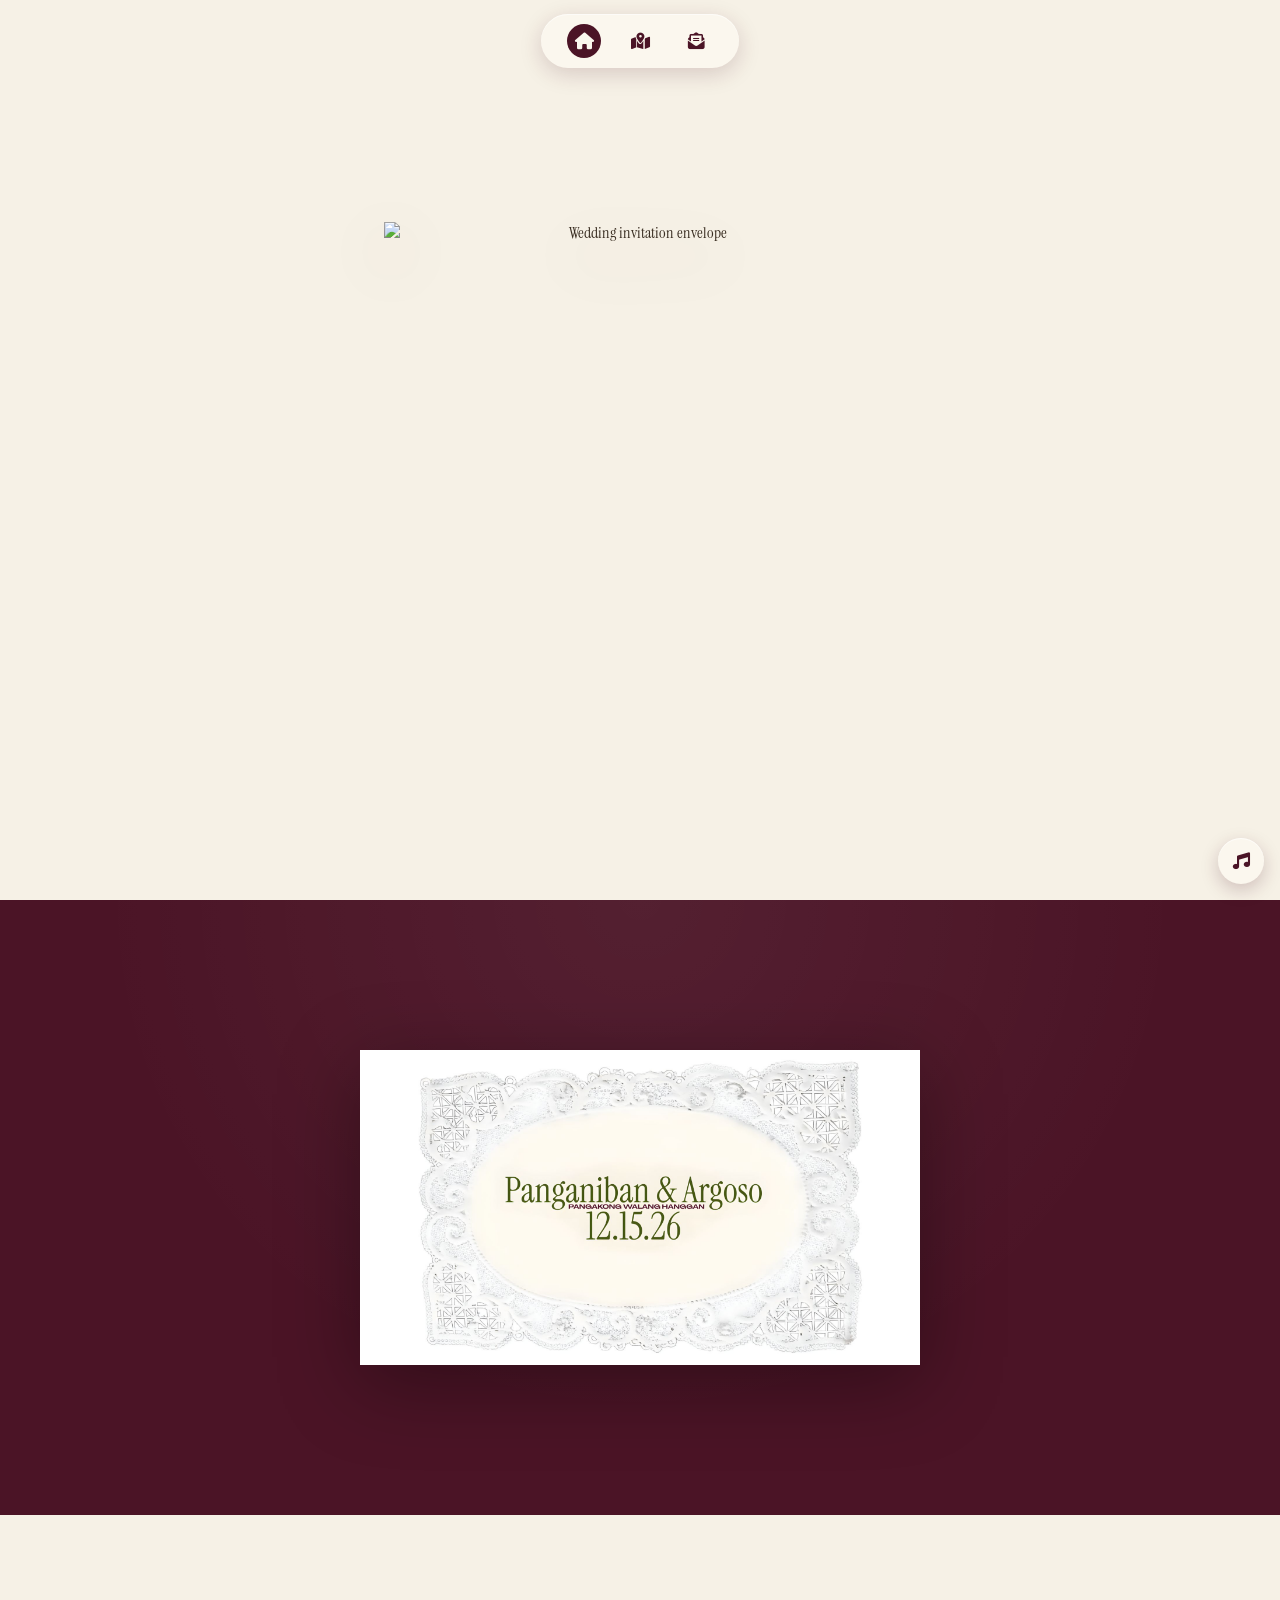
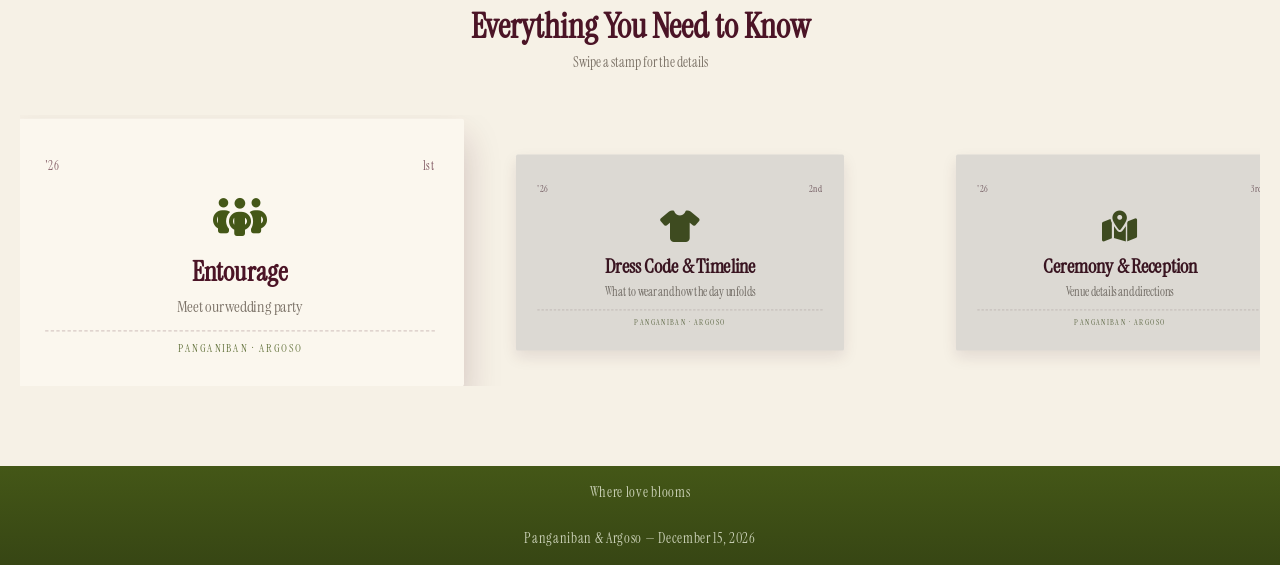
==== index.html @ d11d8335 "Refactor code structure for improved readability and maintainability" ====
<!DOCTYPE html>
<html lang="en">
<head>
    <meta charset="UTF-8">
    <meta name="viewport" content="width=device-width, initial-scale=1.0, viewport-fit=cover">
    <title>Panganiban &amp; Argoso — 12.15.26</title>
    <link rel="icon" href="./assets/icon header.png"/>
    <link rel="preconnect" href="https://fonts.googleapis.com">
    <link rel="preconnect" href="https://fonts.gstatic.com" crossorigin>
    <link href="https://fonts.googleapis.com/css2?family=Instrument+Serif:ital@0;1&display=swap" rel="stylesheet">
    <link rel="stylesheet" href="https://cdnjs.cloudflare.com/ajax/libs/font-awesome/6.5.2/css/all.min.css">
    <link rel="stylesheet" href="style.css">
</head>
<body>
            <!-- background music: loops and attempts to autoplay; falls back to starting
                 on the visitor's first tap/click if the browser blocks silent autoplay -->
            <audio id="bgMusic" loop preload="auto">
            <source src="./assets/Project_ Romeo - Pramiss - (320 Kbps).mp3" type="audio/mpeg">
            Your browser does not support the audio element.
            </audio>

            <button type="button" id="musicToggle" class="music-toggle" aria-label="Toggle background music">
                <i class="fa-solid fa-music"></i>
            </button>

    <!-- top-center fixed nav (always visible) -->
    <nav class="pill-nav nav-top" id="topNav" aria-label="Primary">
        <button type="button" data-nav="home" class="active" aria-label="Home"><i class="fa-solid fa-house"></i></button>
        <button type="button" data-nav="map" aria-label="Open map"><i class="fa-solid fa-map-location-dot"></i></button>
        <button type="button" data-nav="rsvp" aria-label="Open RSVP"><i class="fa-solid fa-envelope-open-text"></i></button>
    </nav>

    <!-- hero area -->
    <section id="home" class="hero">
        <div class="envelope-wrap">
            <img src="./assets/hero area-envelope.png" alt="Wedding invitation envelope" width="1000" height="1000">
        </div>
    </section>

    <!-- second area -->
    <section class="panel-maroon" aria-label="Couple names and date">
        <div class="lace-frame">
            <img class="lace-frame-img" src="./assets/second-area-name.jpg" alt="" aria-hidden="true" width="1000" height="800">
            <!--<div class="lace-content">
                <p class="names">Panganiban &amp; Argoso</p>
                <p class="subtitle">Panganiban &amp; Argoso Nuptials</p>
                <p class="date-line">12 . 15 . 26</p>
            </div>-->
        </div>
    </section>

    <!-- third (title for stamps)-->
    <section class="stamps-section" aria-label="Wedding details">
        <div class="stamps-heading">
            <h2>Everything You Need to Know</h2>
            <p>Swipe a stamp for the details</p>
        </div>

        <div class="carousel-viewport" id="carouselViewport">
            <div class="stamp-track" id="stampTrack" role="list">
                <article class="stamp-card is-active" role="listitem" tabindex="0" data-open="entourage">
                    <div class="stamp-top"><span>'26</span><span>1st</span></div>
                    <i class="fa-solid fa-people-group stamp-icon"></i>
                    <h3 class="stamp-title">Entourage</h3>
                    <p class="stamp-desc">Meet our wedding party</p>
                    <div class="stamp-bottom">Panganiban · Argoso</div>
                </article>

                <article class="stamp-card" role="listitem" tabindex="0" data-open="dress">
                    <div class="stamp-top"><span>'26</span><span>2nd</span></div>
                    <i class="fa-solid fa-shirt stamp-icon"></i>
                    <h3 class="stamp-title">Dress Code &amp; Timeline</h3>
                    <p class="stamp-desc">What to wear and how the day unfolds</p>
                    <div class="stamp-bottom">Panganiban · Argoso</div>
                </article>

                <article class="stamp-card" role="listitem" tabindex="0" data-open="map">
                    <div class="stamp-top"><span>'26</span><span>3rd</span></div>
                    <i class="fa-solid fa-map-location-dot stamp-icon"></i>
                    <h3 class="stamp-title">Ceremony &amp; Reception</h3>
                    <p class="stamp-desc">Venue details and directions</p>
                    <div class="stamp-bottom">Panganiban · Argoso</div>
                </article>

                <article class="stamp-card" role="listitem" tabindex="0" data-open="rsvp">
                    <div class="stamp-top"><span>'26</span><span>4th</span></div>
                    <i class="fa-solid fa-envelope-open-text stamp-icon"></i>
                    <h3 class="stamp-title">RSVP</h3>
                    <p class="stamp-desc">Let us know you're coming</p>
                    <div class="stamp-bottom">Panganiban · Argoso</div>
                </article>

            </div>
        </div>

        <div class="carousel-dots" id="carouselDots" role="tablist" aria-label="Select a card"></div>
    </section>

    <!-- footer -->
    <footer class="footer-bar">
        <span>Where love blooms</span><br>
        <span>Panganiban &amp; Argoso — December 15, 2026</span>
    </footer>

    <!-- modal for entourage -->
    <div class="modal-overlay" id="modal-entourage" aria-hidden="true">
        <div class="modal-card" role="dialog" aria-modal="true" aria-labelledby="entourageTitle">
            <div class="modal-head">
                <h3 id="entourageTitle">Wedding Entourage</h3>
                <button class="modal-close" data-close aria-label="Close"><i class="fa-solid fa-xmark"></i></button>
            </div>

            <div class="entourage-group">
                <h4>Parents of the Groom</h4>
                <p class="entourage-name">Josephine Panganiban</p>
                <p class="entourage-name">Joselito Panganiban</p>
            </div>

            <div class="entourage-group">
                <h4>Parents of the Bride</h4>
                <p class="entourage-name">Sharin Pacleb</p>
                <p class="entourage-name">Conrado Pacleb</p>
            </div>

            <div class="entourage-group">
                <h4>Principal Sponsors</h4>
                <div class="entourage-row"><span>Paul Panganiban</span><span>Cristina Panganiban</span></div>
                <div class="entourage-row"><span>Ivan Rosal</span><span>Karina Mendoza-Rosal</span></div>
                <div class="entourage-row"><span>Reynaldo Argoso</span><span>Ofelia Argoso</span></div>
            </div>

            <div class="entourage-group">
                <h4>Best Man &amp; Maid of Honor</h4>
                <div class="entourage-row"><span>John Michael Pampellona</span><span>Shannen Kyle Pacleb</span></div>
            </div>

            <div class="entourage-group">
                <h4>Secondary Sponsors</h4>
                <p class="entourage-sub">Veil</p>
                <div class="entourage-row"><span>Jonna Vercaza</span><span>Felipe Panganiban Jr .</span></div>
                <p class="entourage-sub">Candle</p>
                <div class="entourage-row"><span>Collyn Kae Panganiban</span><span>Abemel Obordo</span></div>
                <p class="entourage-sub">Cord</p>
                <div class="entourage-row"><span>Jovilyn Carman</span><span>Shane Christian Pacleb</span></div>
            </div>

            <div class="entourage-group">
                <h4>Coin &amp; Ring Bearer</h4>
                <p class="entourage-name">Sean Dave Pacleb</p>
                <h4>Bible Bearer</h4>
                <p class="entourage-name">Shawn Maverick Pacleb</p>
                <h4>Flower Girl</h4>
                <p class="entourage-name">Shannia Ava Pacleb</p>
            </div>
        </div>
    </div>


    <!-- modal for dress code/timeline -->
    <div class="modal-overlay" id="modal-dress" aria-hidden="true">
        <div class="modal-card" role="dialog" aria-modal="true" aria-labelledby="dressTitle">
            <div class="modal-head">
                <h3 id="dressTitle">Dress Code &amp; Timeline</h3>
                <button class="modal-close" data-close aria-label="Close"><i class="fa-solid fa-xmark"></i></button>
            </div>

            <p class="venue-addr" style="margin-bottom:6px;">We kindly encourage everyone to dress according to our wedding colors.</p>
            <div class="dress-swatches" aria-hidden="true">
                <span class="swatch" style="background:#5a1f30"></span>
                <span class="swatch" style="background:#532337"></span>
                <span class="swatch" style="background:#435525"></span>
                <span class="swatch" style="background:#4f5a32"></span>
                <span class="swatch" style="background:#ac8e85"></span>
            </div>

            <img class="modal-img" src="./assets/dress-code-rules-image.png" alt="Attire guide showing suggested formal wear for ladies and gentlemen">

            <ul class="timeline-list">
                <li><span class="tl-time">1:00 PM</span><span class="tl-label">Guests Arrive</span></li>
                <li><span class="tl-time">1:30 PM</span><span class="tl-label">Ceremony Begins</span></li>
                <li><span class="tl-time">4:00 PM</span><span class="tl-label">Cocktails</span></li>
                <li><span class="tl-time">6:00 PM</span><span class="tl-label">Dinner</span></li>
                <li><span class="tl-time">8:30 PM</span><span class="tl-label">Dancing</span></li>
                <li><span class="tl-time">9:00 PM</span><span class="tl-label">Send Off</span></li>
            </ul>
        </div>
    </div>

    <!-- modal for map -->
    <div class="modal-overlay" id="modal-map" aria-hidden="true">
        <div class="modal-card" role="dialog" aria-modal="true" aria-labelledby="mapTitle">
            <div class="modal-head">
                <h3 id="mapTitle">Getting There</h3>
                <button class="modal-close" data-close aria-label="Close"><i class="fa-solid fa-xmark"></i></button>
            </div>

            <div class="tab-row" role="tablist">
                <button class="tab-btn active" data-pane="ceremony" role="tab" aria-selected="true">Ceremony</button>
                <button class="tab-btn" data-pane="reception" role="tab" aria-selected="false">Reception</button>
            </div>

            <div class="map-pane active" data-pane="ceremony">
                <!-- PLACEHOLDER IMAGE: replace assets/venue-ceremony.png with your own ceremony venue photo (same filename, or update the src below) -->
                <img class="venue-photo" src="./assets/name-hero area.JPG" alt="Photo of the ceremony venue">
                <div class="map-placeholder">
                    <span><iframe src="https://www.google.com/maps/embed?pb=!1m18!1m12!1m3!1d3861.0315067443726!2d121.15774577594091!3d14.597280577156257!2m3!1f0!2f0!3f0!3m2!1i1024!2i768!4f13.1!3m3!1m2!1s0x3397b8b089fa70bb%3A0x3a2922d867e8bd24!2sParish%20of%20the%20Immaculate%20Heart%20of%20Mary%20(Diocese%20of%20Antipolo)!5e0!3m2!1sen!2sph!4v1790072441594!5m2!1sen!2sph" width="600" height="450" style="border:0;" allowfullscreen="" loading="lazy" referrerpolicy="strict-origin-when-cross-origin"></iframe></span>
                </div>
                <p class="venue-name">Parish of the Immaculate Heart of Mary (Diocese of Antipolo)</p>
                <p class="venue-addr">Daang Bakal Rd, Antipolo, 1870 Rizal</p>
                <a class="map-link" href="https://maps.app.goo.gl/XnYdXXuiNPdWwJX39" target="_blank" rel="noopener">
                    <i class="fa-solid fa-diamond-turn-right"></i> Get directions
                </a>
            </div>

            <div class="map-pane" data-pane="reception">
                <!-- PLACEHOLDER IMAGE: replace assets/venue-reception.png with your own reception venue photo (same filename, or update the src below) -->
                <img class="venue-photo" src="./assets/name-hero area.JPG" alt="Photo of the reception venue">
                <div class="map-placeholder">
                    <span><iframe src="https://www.google.com/maps/embed?pb=!1m18!1m12!1m3!1d3861.4702229044174!2d121.1643809!3d14.572261199999994!2m3!1f0!2f0!3f0!3m2!1i1024!2i768!4f13.1!3m3!1m2!1s0x3397c795c61bfc91%3A0x35b4322827633c80!2sTimmy%20in%20the%20Woods!5e0!3m2!1sen!2sph!4v1790072395099!5m2!1sen!2sph" width="600" height="450" style="border:0;" allowfullscreen="" loading="lazy" referrerpolicy="strict-origin-when-cross-origin"></iframe></span>
                </div>
                <p class="venue-name">Timmy in the Woods</p>
                <p class="venue-addr">#3 Mount Everest Avenue, Goldenhills Subdivision, Antipolo, 1870 Rizal</p>
                <a class="map-link" href="https://maps.app.goo.gl/Njo3QoFitmoHEnECA" target="_blank" rel="noopener">
                    <i class="fa-solid fa-diamond-turn-right"></i> Get directions
                </a>
            </div>
        </div>
    </div>

    <div class="modal-overlay" id="modal-rsvp" aria-hidden="true">
        <div class="modal-card" role="dialog" aria-modal="true" aria-labelledby="rsvpTitle">
            <div class="modal-head">
                <h3 id="rsvpTitle">RSVP</h3>
                <button class="modal-close" data-close aria-label="Close"><i class="fa-solid fa-xmark"></i></button>
            </div>

            <p class="reserved-line">We have specifically reserved you a seat — kindly let us know if you'll be joining us.</p>

            <div class="info-highlight">
                <div class="info-highlight-item">
                    <h4><i class="fa-solid fa-gift"></i> Gifts</h4>
                    <p>Your presence is the greatest gift we could ask for. If you wish to bless us with a gift, a monetary contribution to help our love grow and bloom in the years ahead would be deeply appreciated.</p>
                </div>
                <div class="info-highlight-item">
                    <h4><i class="fa-solid fa-calendar-check"></i> RSVP</h4>
                    <p>Kindly confirm your attendance by <b>October 15, 2026</b>. We look forward to celebrating this special day with you.</p>
                </div>
            </div>

            <form class="rsvp-form" id="rsvpForm" method="post">
                <div>
                    <label for="fullName">Full name</label>
                    <input type="text" id="fullName" name="fullName" required autocomplete="name">
                </div>

                <div>
                    <label>Will you be attending?</label>
                    <div class="attend-row" role="radiogroup" aria-label="Will you be attending?">
                        <label class="attend-option attend-yes">
                            <input type="radio" name="attending" value="Joyfully accepts" required>
                            <span class="attend-tick"><i class="fa-solid fa-check"></i></span>
                            <span class="attend-text">Joyfully Accepts</span>
                        </label>
                        <label class="attend-option attend-no">
                            <input type="radio" name="attending" value="Regretfully declines">
                            <span class="attend-tick"><i class="fa-solid fa-xmark"></i></span>
                            <span class="attend-text">Regretfully Declines</span>
                        </label>
                    </div>
                </div>

                <div>
                    <label for="songSuggest">What song will get you on the dance floor?</label>
                    <input type="text" id="songSuggest" name="songSuggest" required>
                </div>

                <div>
                    <label for="notes">Dietary restrictions</label>
                    <textarea id="notes" name="notes" rows="3"></textarea>
                </div>

                <button type="submit" class="rsvp-submit">Send RSVP</button>
                <p class="rsvp-note">Responses are recorded to our guest list spreadsheet. Please kindly reply by October 15, 2026.</p>
                <p class="rsvp-status" id="rsvpStatus"></p>
            </form>
        </div>
    </div>

    <script src="script.js" defer></script>
</body>
</html>
---- style.css ----
:root{
  --olive:#445717;
  --olive-deep:#374614;
  --wine:#4b1426;
  --wine-deep:#37101c;
  --paper:#f6f1e6;
  --paper-line:#e7ddc6;
  --ink:#3a2e22;
  --cream:#fbf7ee;
  --accept:#2e7d32;
  --decline:#b3261e;
  box-sizing:border-box;
  padding-top:env(safe-area-inset-top,0px);
  padding-bottom:env(safe-area-inset-bottom,0px);
}

*, *::before, *::after {
  box-sizing:inherit;
}

html{
  scroll-behavior:smooth; 
  scroll-padding-top:env(safe-area-inset-top,0px);
}

@media (prefers-color-scheme:dark){
  :root:not([data-theme="light"]){
    --paper:#f6f1e6; --ink:#3a2e22;
  }
}
  
:root[data-theme="dark"]{ 
  --paper:#f6f1e6; 
  --ink:#3a2e22; 
}

html, body{
  height:100%;
}

body{
  margin:0;
  font-family:'Instrument Serif', serif;
  color:var(--ink);
  background-color:var(--paper);
  background-image:url("./assets/embossed-background.png");
  background-repeat: no-repeat;
  background-size: cover;
  background-attachment:fixed;
  -webkit-font-smoothing:antialiased;
  overflow-x:hidden;
}

img{
max-width:100%; 
display:block;
}

button{
  font-family:inherit;
}

.eyebrow-label{ 
  font-family: 'Instrument Serif',serif; 
  font-size:.68rem; 
  letter-spacing:.14em; 
  color:var(--wine); 
  opacity:.75; 
}

/* ---------- pill nav ---------- */
.pill-nav{
  display:flex; align-items:center; gap:clamp(10px,4vw,22px);
  background:var(--cream);
  border-radius:999px;
  padding:10px clamp(16px,5vw,26px);
  box-shadow:0 6px 22px rgba(75,20,38,.18), 0 1px 0 rgba(255,255,255,.6) inset;
  width:fit-content;
}

.pill-nav button{
  background:none; border:none; cursor:pointer;
  width:34px; height:34px; border-radius:50%;
  display:flex; align-items:center; justify-content:center;
  color:var(--wine); font-size:1.05rem;
  transition:background .2s ease, color .2s ease, transform .2s ease;
}

.pill-nav button:hover{
    background:rgba(75,20,38,.08); 
    transform:translateY(-1px); 
}

.pill-nav button:focus-visible{ 
    outline:2px solid var(--olive); 
    outline-offset:2px; 
}

.pill-nav button.active{ 
    background:var(--wine); 
    color:var(--cream); 
}

/* ---------- background music toggle ---------- */
.music-toggle{
  position:fixed;
  right:calc(16px + env(safe-area-inset-right,0px));
  bottom:calc(16px + env(safe-area-inset-bottom,0px));
  z-index:80;
  width:46px; height:46px;
  border-radius:50%;
  border:none;
  cursor:pointer;
  background:var(--cream);
  color:var(--wine);
  font-size:1.05rem;
  display:flex; align-items:center; justify-content:center;
  box-shadow:0 6px 18px rgba(75,20,38,.22), 0 1px 0 rgba(255,255,255,.6) inset;
  transition:background .2s ease, color .2s ease, transform .2s ease;
}
.music-toggle:hover{ transform:translateY(-1px); }
.music-toggle:focus-visible{ outline:2px solid var(--olive); outline-offset:2px; }
.music-toggle.playing{
  background:var(--wine);
  color:var(--cream);
}
.music-toggle.playing i{
  animation:music-pulse 1.6s ease-in-out infinite;
}
@keyframes music-pulse{
  0%, 100%{ transform:scale(1); }
  50%{ transform:scale(1.15); }
}
@media (prefers-reduced-motion:reduce){
  .music-toggle.playing i{ animation:none; }
}

/* ---------- top-center fixed nav, always visible ---------- */
.nav-top{
  position:fixed;
  top:calc(14px + env(safe-area-inset-top,0px));
  left:50%;
  transform:translateX(-50%);
  z-index:80;
}

/* ---------- Section 1: hero ---------- */
.hero{
  min-height:100svh;
  display:flex; flex-direction:column; align-items:center; justify-content:center;
  gap:clamp(24px,6vw,44px);
  padding:calc(96px + env(safe-area-inset-top,0px)) 20px 40px;
  text-align:center;
  position:relative;
}

.hero-mark{
  font-size:.72rem; 
  letter-spacing:.32em; 
  color:var(--wine); 
  opacity:.6; 
  text-transform:uppercase; 
  font-family:'Instrument Serif',serif;
}

.envelope-wrap{
  width:min(90vw, 480px);
  filter:drop-shadow(0 22px 30px rgba(75,20,38,.22));
}
@media (min-width:640px){
  .envelope-wrap{ width:min(65vw, 620px); }
}
@media (min-width:1024px){
  .envelope-wrap{ width:min(40vw, 760px); }
}

.envelope-wrap img{ 
  width:100%; 
  height:auto;
  image-rendering:auto;
}

.hero-caption{ 
  font-size:1rem;
  font-style:italic; 
  color:var(--ink); 
  opacity:.7; 
  max-width:320px; 
  margin:0 auto; 
}

/* ---------- Section 2: maroon lace panel ---------- */
.panel-maroon{
  background:
    radial-gradient(ellipse at 50% 0%, rgba(255,255,255,.05), transparent 60%),
    var(--wine);
  padding:clamp(56px,10vw,96px) 20px;
  display:flex; align-items:center; justify-content:center;
}

.lace-frame{
  position:relative;
  width:min(92vw, 560px);
  aspect-ratio:900/680;
  display:flex; align-items:center; justify-content:center;
  padding:clamp(20px,5vw,40px);
  filter:drop-shadow(0 18px 40px rgba(0,0,0,.35));
}

.lace-frame-img{
  position:absolute; inset:0;
  width:100%; height:100%;
  object-fit:contain;
  z-index:1;
}

.lace-content{ 
  position:relative; 
  z-index:2; 
}

.names{
  font-size:clamp(1.7rem, 5.4vw, 2.7rem);
  line-height:1.05; 
  color:var(--wine); 
  margin:0 0 8px;
}

.subtitle{
  font-family:'Instrument Serif',serif; 
  font-size:.62rem; 
  letter-spacing:.2em;
  text-transform:uppercase; 
  color:var(--wine); 
  opacity:.65; 
  margin:0 0 10px;
}
  
.date-line{ 
  font-size:clamp(1.1rem,3.2vw,1.5rem); 
  color:var(--ink); 
  opacity:.85; 
  margin:0;
}

/* ---------- Section 3: stamp carousel ---------- */
.stamps-section{ 
  padding:
    clamp(56px,9vw,90px) 16px 
    clamp(40px,8vw,64px); 
  position:relative;
}

.stamps-heading{ 
  text-align:center; 
  margin:0 0 clamp(28px,6vw,44px); 
}

.stamps-heading h2{ 
  font-size:clamp(1.5rem,4vw,2.1rem); 
  color:var(--wine); 
  margin:0 0 6px; 
}

.stamps-heading p{ 
  font-family:'Instrument Serif',serif; 
  font-size:.85rem; 
  color:var(--ink); 
  opacity:.65; 
  margin:0;
}

.carousel-viewport{
  max-width:1240px;
  margin:0 auto;
  overflow:hidden;
  touch-action:pan-y;
  padding:18px 0 14px;
  cursor:grab;
}
.carousel-viewport.dragging{ cursor:grabbing; }

.stamp-track{
  display:flex;
  align-items:center;
  will-change:transform;
  transition:transform .45s cubic-bezier(.22,.9,.3,1);
}
.carousel-viewport.dragging .stamp-track{ transition:none; }

.stamp-card{
  flex:0 0 auto;
  width:min(64vw, 250px);
  margin:0 12px;
  background:var(--cream);
  border:none;
  border-radius:2px;
  padding:26px 18px 22px;
  cursor:pointer;
  transform:scale(.82);
  filter:brightness(.88) saturate(.75);
  transition:transform .4s cubic-bezier(.22,.9,.3,1), filter .4s ease, box-shadow .4s ease;
  box-shadow:0 8px 18px rgba(75,20,38,.1);
  text-align:center;
  user-select:none;
  -webkit-user-drag:none;
  /* Perforated stamp-edge is applied per-card as an inline mask-image by script.js,
     sized to the card's real rendered pixels so the notches never stretch. */
  -webkit-mask-repeat:no-repeat;
  mask-repeat:no-repeat;
  -webkit-mask-size:100% 100%;
  mask-size:100% 100%;
}

@media (min-width:640px){
  .stamp-card{ width:min(40vw, 320px); margin:0 16px; padding:30px 22px 24px; }
}
@media (min-width:900px){
  .stamp-card{ width:min(28vw, 360px); margin:0 18px; padding:32px 24px 26px; }
}
@media (min-width:1280px){
  .stamp-card{ width:400px; margin:0 20px; padding:36px 26px 28px; }
}

.stamp-card.is-active{
  transform:scale(1.12);
  filter:none;
  box-shadow:0 18px 32px rgba(75,20,38,.22);
  position:relative;
  z-index:3;
}

.stamp-card:focus-visible{ outline:2px solid var(--olive); outline-offset:2px; }

.stamp-top{ 
  display:flex; 
  justify-content:space-between; 
  font-size:.65rem; 
  letter-spacing:.08em; 
  color:var(--wine); 
  opacity:.7; 
  margin-bottom:10px;
}

.stamp-icon{ 
  font-size:clamp(2.1rem, 1.6rem + 1vw, 2.8rem); 
  color:var(--olive); 
  margin:10px 0 14px; 
}

.stamp-title{ 
  font-size:clamp(1.25rem, 1.05rem + .6vw, 1.6rem); 
  color:var(--wine); 
  margin:0 0 6px; 
}

.stamp-desc{ 
  font-family:'Instrument Serif',serif; 
  font-size:clamp(.72rem, .65rem + .3vw, .9rem); 
  color:var(--ink); 
  opacity:.65; 
  margin:0 0 10px; 
  line-height:1.4;
}

.stamp-bottom{ 
  font-size:.62rem; 
  letter-spacing:.16em; 
  text-transform:uppercase; 
  color:var(--olive); 
  opacity:.8; 
  border-top:1px dashed rgba(75,20,38,.25); 
  padding-top:8px; 
}

.carousel-dots{
  display:flex;
  justify-content:center;
  align-items:center;
  gap:9px;
  margin-top:16px;
}
.dot{
  width:9px; height:9px; border-radius:50%;
  background:rgba(75,20,38,.25);
  border:none; cursor:pointer; padding:0;
  transition:background .25s ease, width .25s ease;
}
.dot.active{
  background:var(--wine);
  width:24px;
  border-radius:6px;
}
.dot:focus-visible{ outline:2px solid var(--olive); outline-offset:2px; }

/* ---------- footer ---------- */
.footer-bar{
  background:linear-gradient(180deg, var(--olive), var(--olive-deep));
  min-height:90px;
  display:flex; flex-direction:column; align-items:center; justify-content:center; gap:4px;
  padding:18px 16px calc(18px + env(safe-area-inset-bottom,0px));
}

.footer-bar span{ 
  color:#eef2df; 
  font-size:.85rem; 
  opacity:.8; 
  font-family:'Instrument Serif',serif; 
  letter-spacing:.05em; 
}

/* ---------- modals ---------- */
.modal-overlay{
  position:fixed; inset:0; z-index:100;
  background:rgba(55,16,28,.55);
  display:flex; align-items:flex-end; justify-content:center;
  opacity:0; pointer-events:none;
  transition:opacity .3s ease;
}

.modal-overlay.open{ 
  opacity:1; 
  pointer-events:auto; 
}

.modal-card{
  width:100%; max-width:560px;
  max-height:88svh; overflow-y:auto;
  background:var(--cream);
  border-radius:22px 22px 0 0;
  padding:26px 22px calc(26px + env(safe-area-inset-bottom,0px));
  transform:translateY(30px);
  transition:transform .3s ease;
  box-shadow:0 -10px 40px rgba(0,0,0,.3);
}

.modal-overlay.open .modal-card{ 
  transform:translateY(0); 
}

@media (min-width:720px){
  .modal-overlay{ 
    align-items:center; 
  }

  .modal-card{ 
    border-radius:20px; 
  }
}

.modal-head{
  display:flex; 
  align-items:center; 
  justify-content:space-between; 
  margin-bottom:16px; 
}

.modal-head h3{ 
  color:var(--wine); 
  font-size:1.5rem; 
  margin:0; 
}

.modal-close{
  background:rgba(75,20,38,.08); 
  border:none; 
  width:34px; 
  height:34px; 
  border-radius:50%;
  color:var(--wine); 
  cursor:pointer; 
  display:flex; 
  align-items:center; 
  justify-content:center;
  flex:0 0 auto;
}

.modal-close:focus-visible,
.stamp-card:focus-visible{ 
  outline:2px solid var(--olive); 
  outline-offset:2px; 
}

.tab-row{ 
  display:flex; 
  gap:8px; 
  margin-bottom:16px; 
}

.tab-btn{
  flex:1; 
  padding:9px; 
  border-radius:10px; 
  border:1px solid rgba(75,20,38,.25);
  background:transparent; 
  color:var(--wine); 
  cursor:pointer; 
  font-family:inherit; 
  font-size:.95rem;
}

.tab-btn.active{ 
  background:var(--wine); 
  color:var(--cream); 
  border-color:var(--wine); 
}

.map-pane{ 
  display:none; 
}

.map-pane.active{ 
  display:block; 
}

.venue-photo{
  width:100%;
  aspect-ratio:16/10;
  object-fit:cover;
  border-radius:12px;
  margin-bottom:10px;
  box-shadow:0 6px 18px rgba(75,20,38,.15);
}

.map-placeholder{
  width:100%; 
  aspect-ratio:16/10; 
  border-radius:12px; 
  overflow:hidden;
  background:linear-gradient(135deg,#e9e2cf,#d7cdb1);
  display:flex; 
  align-items:center; 
  justify-content:center; 
  color:var(--wine); 
  opacity:.7;
  margin-bottom:12px; 
  font-size:.85rem; 
  text-align:center; 
  padding:0;
}
.map-placeholder span, .map-placeholder iframe{ width:100%; height:100%; }

.venue-name{ 
  font-size:1.15rem; 
  color:var(--wine); 
  margin:0 0 4px; 
}

.venue-addr{ 
  font-family:'Instrument Serif',serif; 
  font-size:.85rem; 
  opacity:.75; 
  margin:0 0 14px; 
}

.map-link{
  display:inline-flex; 
  align-items:center; 
  gap:8px;
  color:var(--olive); 
  text-decoration:none; 
  font-family:'Instrument Serif',serif; 
  font-size:.85rem; 
  border-bottom:1px solid var(--olive);
}

.timeline-list{ 
  list-style:none; 
  margin:0 0 22px; 
  padding:0; 
}

.timeline-list li{ 
  display:flex; 
  gap:14px; 
  padding:10px 0; 
  border-bottom:1px solid rgba(75,20,38,.12); 
}

.tl-time{ 
  font-family:'Instrument Serif',serif; 
  font-size:.78rem; 
  color:var(--olive); 
  min-width:64px; 
}

.tl-label{ 
  font-size:1.05rem; 
  color:var(--ink); 
}

.dress-swatches{ 
  display:flex; 
  gap:10px; 
  margin:6px 0 20px; 
}

.swatch{ 
  width:36px; 
  height:36px; 
  border-radius:50%; 
  box-shadow:0 0 0 2px var(--cream), 0 0 0 3px rgba(75,20,38,.2); 
}

.modal-img{
  width:100%;
  border-radius:12px;
  box-shadow:0 6px 18px rgba(75,20,38,.15);
  margin-bottom:6px;
}
.modal-img-caption{
  font-family:'Instrument Serif',serif;
  font-size:.75rem;
  color:var(--ink);
  opacity:.6;
  margin:0 0 20px;
  text-align:center;
}

/* ---------- entourage modal ---------- */
.entourage-group{
  text-align:center;
  margin-bottom:20px;
  padding-bottom:16px;
  border-bottom:1px dashed rgba(75,20,38,.18);
}
.entourage-group:last-child{ border-bottom:none; margin-bottom:0; padding-bottom:0; }
.entourage-group h4{
  color:var(--wine);
  font-size:1.05rem;
  margin:0 0 8px;
  letter-spacing:.02em;
}
.entourage-group h4:not(:first-child){ margin-top:14px; }
.entourage-sub{
  font-family:'Instrument Serif',serif;
  font-size:.68rem;
  letter-spacing:.14em;
  text-transform:uppercase;
  color:var(--olive);
  opacity:.85;
  margin:10px 0 4px;
}
.entourage-name{
  font-size:1.05rem;
  color:var(--ink);
  margin:2px 0;
}
.entourage-row{
  display:flex;
  justify-content:center;
  gap:12px;
  font-size:1.05rem;
  color:var(--ink);
  padding:4px 0;
}
.entourage-row span{
  flex:1;
  text-align:center;
}
.entourage-row span:first-child{
  padding-right:8px;
  border-right:1px solid rgba(75,20,38,.15);
}
.entourage-row span:last-child{
  padding-left:8px;
}

/* ---------- RSVP extras ---------- */
.reserved-line{
  font-size:1.05rem;
  font-style:italic;
  color:var(--wine);
  margin:0 0 16px;
  line-height:1.4;
}

.info-highlight{
  background:rgba(75,20,38,.06);
  border:1px solid rgba(75,20,38,.18);
  border-radius:14px;
  padding:16px 18px;
  margin-bottom:20px;
  display:flex;
  flex-direction:column;
  gap:14px;
}
.info-highlight-item h4{
  display:flex; align-items:center; gap:8px;
  color:var(--wine);
  font-size:1.05rem;
  margin:0 0 4px;
}
.info-highlight-item h4 i{ font-size:.95rem; color:var(--olive); }
.info-highlight-item p{
  font-family:'Instrument Serif',serif;
  font-size:.82rem;
  line-height:1.5;
  color:var(--ink);
  opacity:.8;
  margin:0;
}

form.rsvp-form{ 
  display:flex; 
  flex-direction:column; 
  gap:14px; 
}

.rsvp-form label{ 
  font-size:.85rem; 
  color:var(--wine); 
  font-family:'Instrument Serif',serif; 
  margin-bottom:4px; 
  display:block; 
  resize: none;
}

.rsvp-form input, 
.rsvp-form select, 
.rsvp-form textarea{
  width:100%; 
  padding:11px 12px; 
  border-radius:10px; 
  border:1px solid rgba(75,20,38,.28);
  background:#fff; 
  font-family:inherit; 
  font-size:1rem; 
  color:var(--ink);
  resize: none;
}

.rsvp-form input:focus-visible, 
.rsvp-form select:focus-visible, 
.rsvp-form textarea:focus-visible{
    outline:2px solid var(--olive); 
    outline-offset:1px;
    resize: none;
}

/* attendance: two tick options in one row */
.attend-row{
  display:flex;
  gap:10px;
  flex-wrap:nowrap;
}
.rsvp-form .attend-option{
  flex:1;
  display:flex;
  align-items:center;
  gap:8px;
  padding:10px 10px;
  border:1.5px solid rgba(75,20,38,.25);
  border-radius:12px;
  cursor:pointer;
  background:#fff;
  transition:border-color .2s ease, background .2s ease;
  min-width:0;
  margin-bottom:0; /* overrides the generic .rsvp-form label spacing rule */
}
.attend-option input{
  position:absolute;
  width:1px; height:1px;
  opacity:0;
  pointer-events:none;
}
.attend-tick{
  flex:0 0 auto;
  width:24px; height:24px;
  border-radius:50%;
  border:2px solid rgba(75,20,38,.35);
  display:flex; align-items:center; justify-content:center;
  color:transparent;
  font-size:.7rem;
  transition:background .2s ease, border-color .2s ease, color .2s ease;
}
.attend-text{
  font-size:.88rem;
  color:var(--ink);
  overflow:hidden;
  text-overflow:ellipsis;
  white-space:nowrap;
  flex:1 1 auto;
  min-width:0;
}

.attend-yes.selected{
  border-color:var(--accept);
  background:rgba(46,125,50,.07);
}
.attend-yes.selected .attend-tick{
  background:var(--accept);
  border-color:var(--accept);
  color:#fff;
}

.attend-no.selected{
  border-color:var(--decline);
  background:rgba(179,38,30,.07);
}
.attend-no.selected .attend-tick{
  background:var(--decline);
  border-color:var(--decline);
  color:#fff;
}

.attend-option:has(input:focus-visible){
  outline:2px solid var(--olive);
  outline-offset:2px;
}

@media (max-width:360px){
  .attend-text{ font-size:.78rem; }
  .attend-tick{ width:20px; height:20px; }
}

.rsvp-submit{
  margin-top:6px; 
  padding:13px; 
  border-radius:999px; 
  border:none; 
  cursor:pointer;
  background:var(--wine); 
  color:var(--cream); 
  font-size:1rem; 
  letter-spacing:.03em;
  transition:background .2s ease;
}

.rsvp-submit:hover{
  background:var(--wine-deep); 
}

.rsvp-note{ 
  font-family:'Instrument Serif',serif; 
  font-size:.72rem; 
  opacity:.55; 
  margin-top:2px; 
}

.rsvp-status{ 
  font-family:'Instrument Serif',serif; 
  font-size:.85rem; 
  margin-top:10px; 
  display:none; 
}

.rsvp-status.show{ 
  display:block; 
}

  @media (prefers-reduced-motion:reduce){
  *{ 
    transition:none !important; 
    scroll-behavior:auto !important; 
  }
}
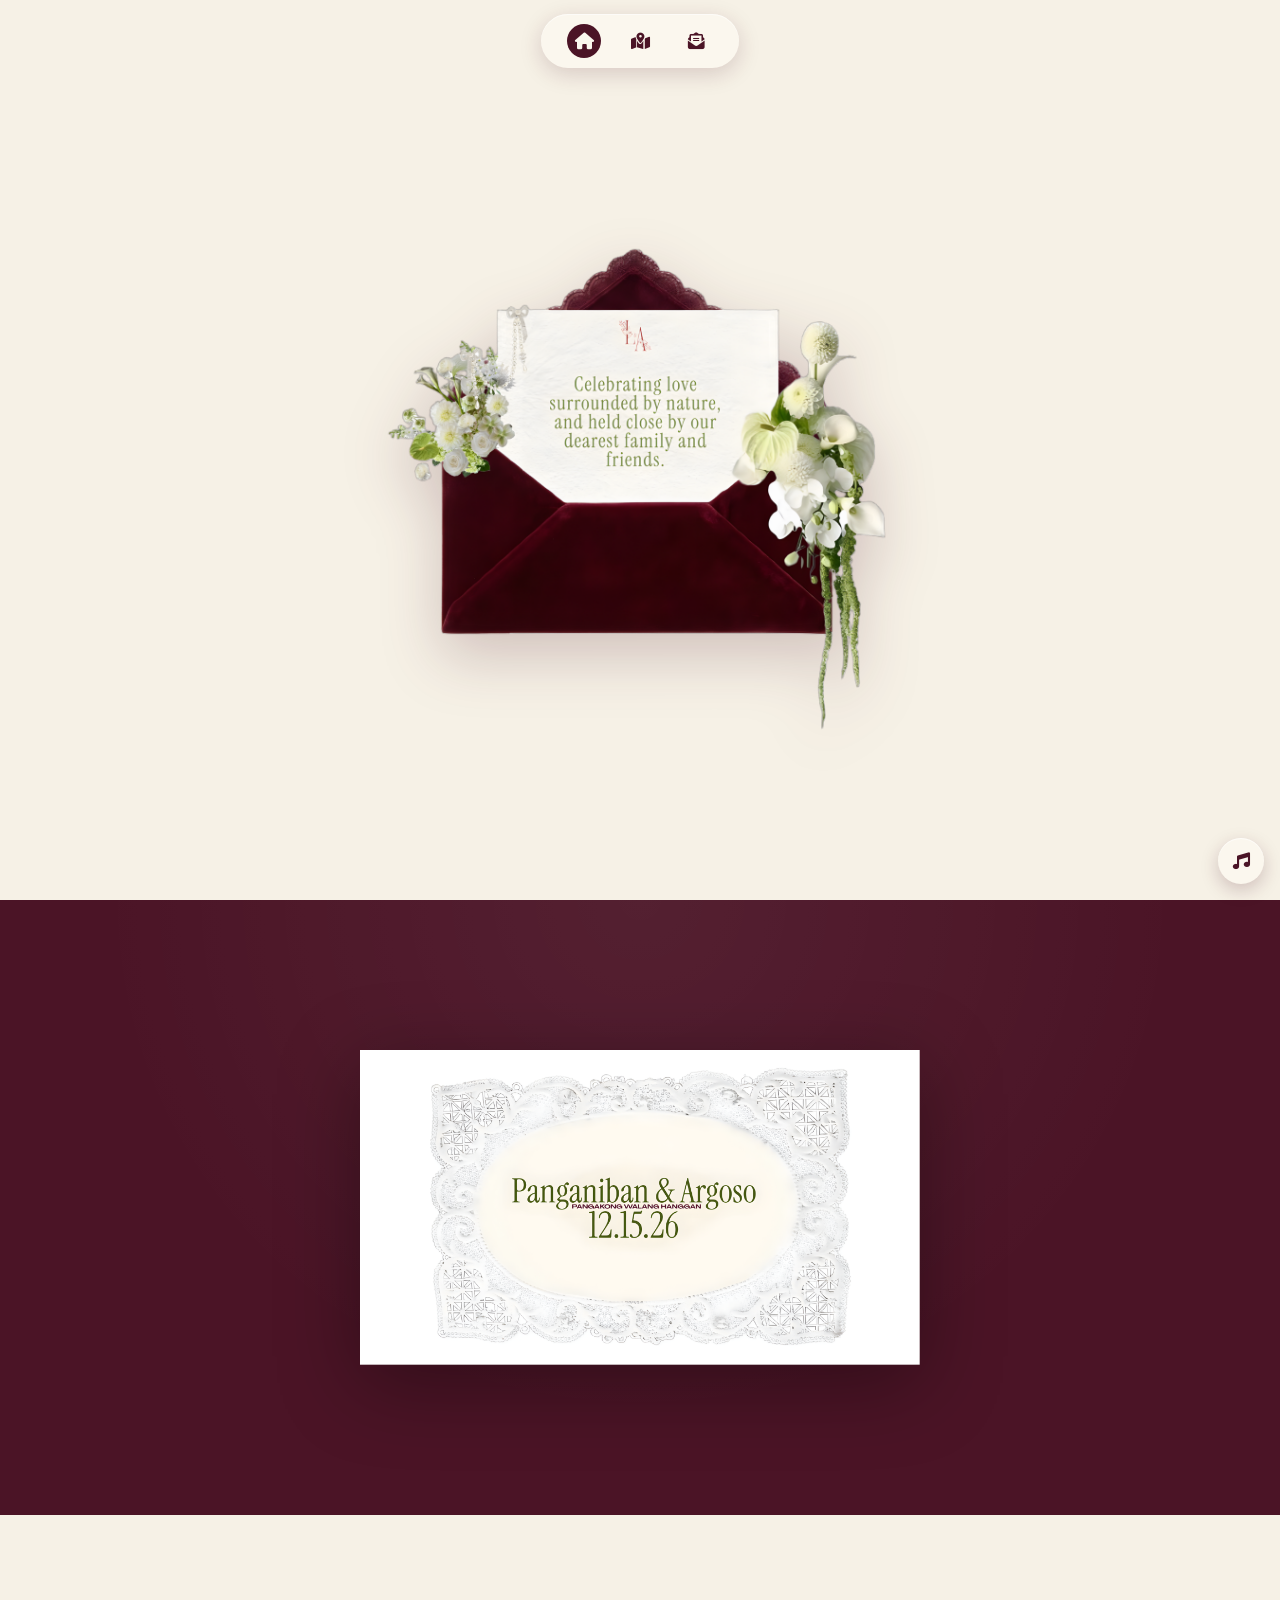
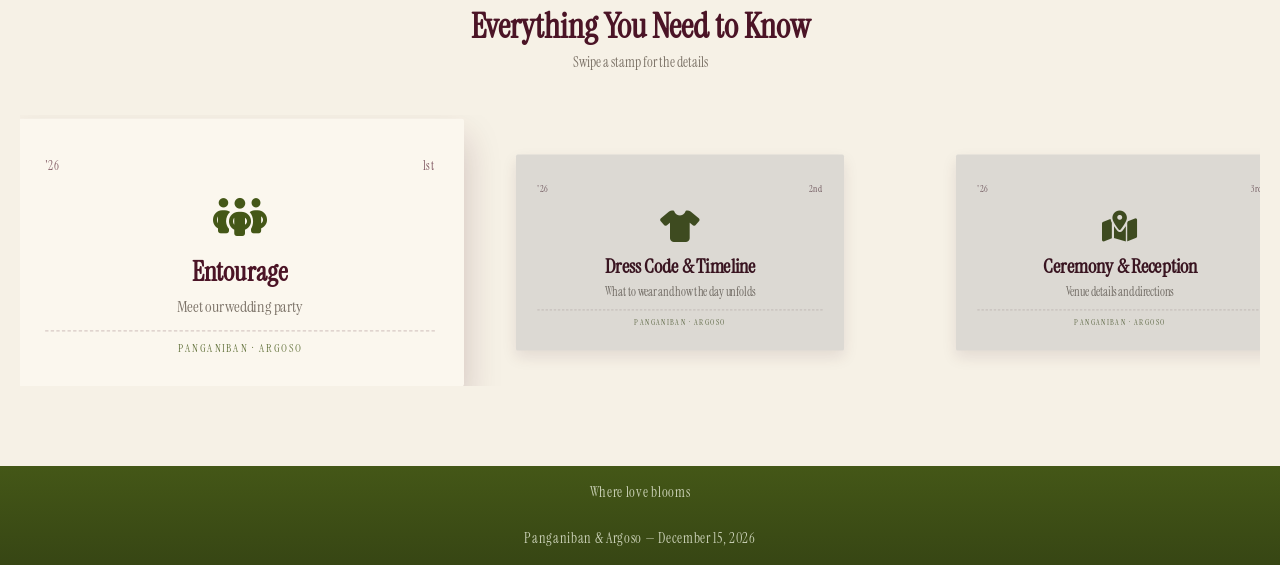
==== commit b6ab3a9a: "Refactor code structure for improved readability and maintainability" ====
--- a/index.html
+++ b/index.html
@@ -33,14 +33,14 @@
     <!-- hero area -->
     <section id="home" class="hero">
         <div class="envelope-wrap">
-            <img src="./assets/hero area-envelope.png" alt="Wedding invitation envelope" width="1000" height="1000">
+            <img src="./assets/hero-area-envelope.png" alt="Wedding invitation envelope" width="1000" height="1000">
         </div>
     </section>
 
     <!-- second area -->
     <section class="panel-maroon" aria-label="Couple names and date">
         <div class="lace-frame">
-            <img class="lace-frame-img" src="./assets/second-area-name.jpg" alt="" aria-hidden="true" width="1000" height="800">
+            <img class="lace-frame-img" src="./assets/second-area-name.png" alt="" aria-hidden="true" width="1000" height="800">
             <!--<div class="lace-content">
                 <p class="names">Panganiban &amp; Argoso</p>
                 <p class="subtitle">Panganiban &amp; Argoso Nuptials</p>
@@ -201,7 +201,7 @@
 
             <div class="map-pane active" data-pane="ceremony">
                 <!-- PLACEHOLDER IMAGE: replace assets/venue-ceremony.png with your own ceremony venue photo (same filename, or update the src below) -->
-                <img class="venue-photo" src="./assets/name-hero area.JPG" alt="Photo of the ceremony venue">
+                <img class="venue-photo" src="./assets/pihm-image-preview.jpg" alt="Photo of the ceremony venue">
                 <div class="map-placeholder">
                     <span><iframe src="https://www.google.com/maps/embed?pb=!1m18!1m12!1m3!1d3861.0315067443726!2d121.15774577594091!3d14.597280577156257!2m3!1f0!2f0!3f0!3m2!1i1024!2i768!4f13.1!3m3!1m2!1s0x3397b8b089fa70bb%3A0x3a2922d867e8bd24!2sParish%20of%20the%20Immaculate%20Heart%20of%20Mary%20(Diocese%20of%20Antipolo)!5e0!3m2!1sen!2sph!4v1790072441594!5m2!1sen!2sph" width="600" height="450" style="border:0;" allowfullscreen="" loading="lazy" referrerpolicy="strict-origin-when-cross-origin"></iframe></span>
                 </div>
@@ -214,7 +214,7 @@
 
             <div class="map-pane" data-pane="reception">
                 <!-- PLACEHOLDER IMAGE: replace assets/venue-reception.png with your own reception venue photo (same filename, or update the src below) -->
-                <img class="venue-photo" src="./assets/name-hero area.JPG" alt="Photo of the reception venue">
+                <img class="venue-photo" src="./assets/timmy-in-woods-picture-preview.jpg" alt="Photo of the reception venue">
                 <div class="map-placeholder">
                     <span><iframe src="https://www.google.com/maps/embed?pb=!1m18!1m12!1m3!1d3861.4702229044174!2d121.1643809!3d14.572261199999994!2m3!1f0!2f0!3f0!3m2!1i1024!2i768!4f13.1!3m3!1m2!1s0x3397c795c61bfc91%3A0x35b4322827633c80!2sTimmy%20in%20the%20Woods!5e0!3m2!1sen!2sph!4v1790072395099!5m2!1sen!2sph" width="600" height="450" style="border:0;" allowfullscreen="" loading="lazy" referrerpolicy="strict-origin-when-cross-origin"></iframe></span>
                 </div>
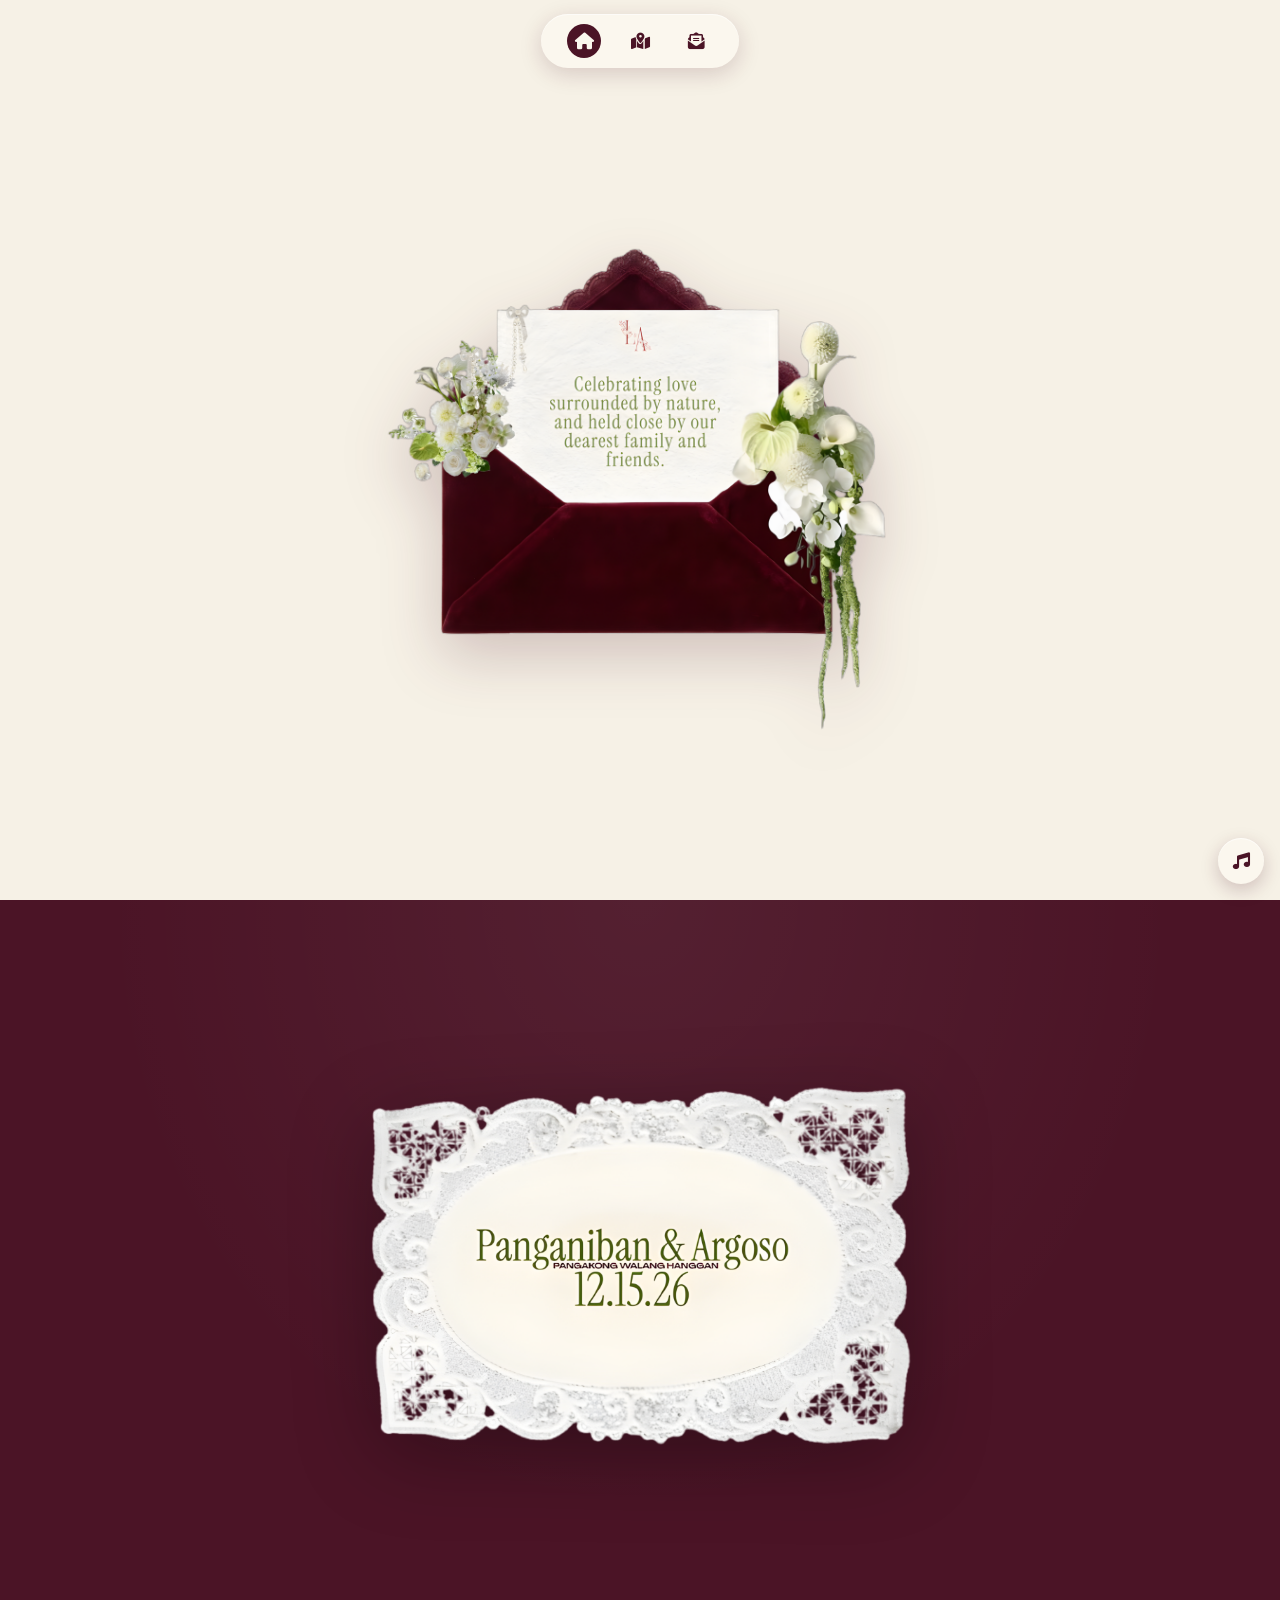
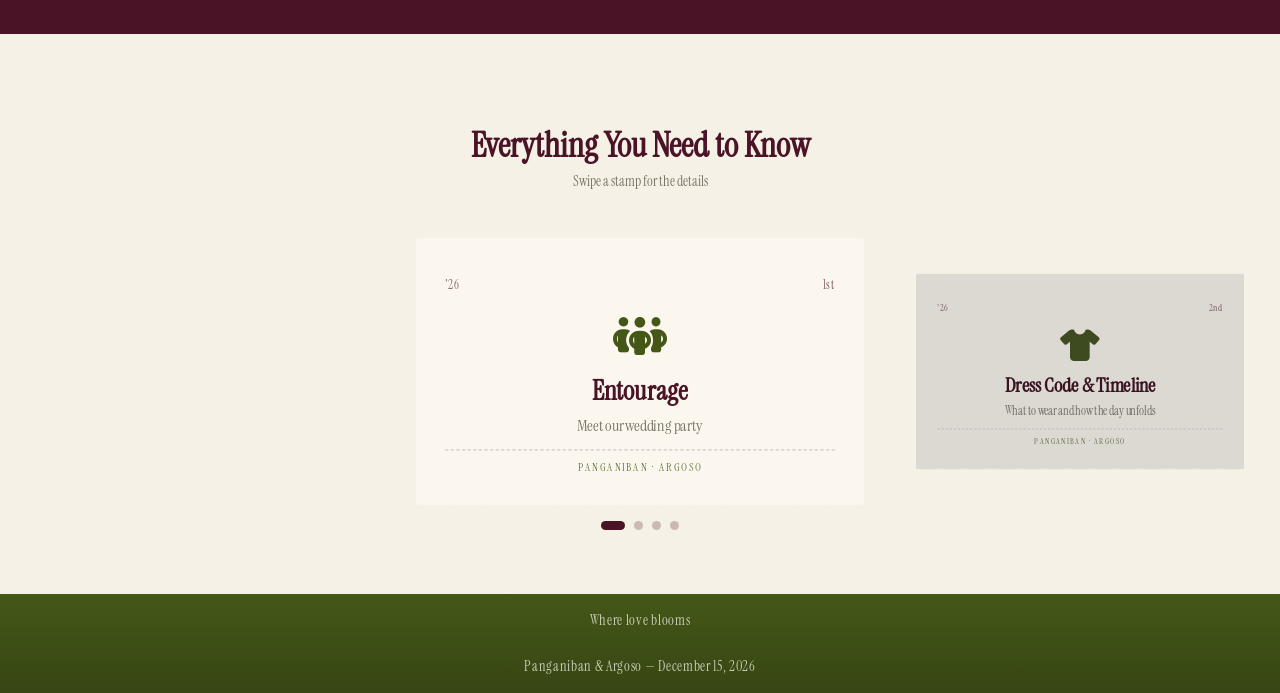
==== commit 15eb52e2: "Enhance dress code section with color names and improve swatch layout" ====
--- a/index.html
+++ b/index.html
@@ -166,11 +166,26 @@
 
             <p class="venue-addr" style="margin-bottom:6px;">We kindly encourage everyone to dress according to our wedding colors.</p>
             <div class="dress-swatches" aria-hidden="true">
-                <span class="swatch" style="background:#5a1f30"></span>
-                <span class="swatch" style="background:#532337"></span>
-                <span class="swatch" style="background:#435525"></span>
-                <span class="swatch" style="background:#4f5a32"></span>
-                <span class="swatch" style="background:#ac8e85"></span>
+                <div class="swatch-item">
+                    <span class="swatch" style="background:#5a1f30"></span>
+                    <span class="swatch-name">Wine Burgundy</span>
+                </div>
+                <div class="swatch-item">
+                    <span class="swatch" style="background:#532337"></span>
+                    <span class="swatch-name">Berry Plum</span>
+                </div>
+                <div class="swatch-item">
+                    <span class="swatch" style="background:#435525"></span>
+                    <span class="swatch-name">Deep Green</span>
+                </div>
+                <div class="swatch-item">
+                    <span class="swatch" style="background:#4f5a32"></span>
+                    <span class="swatch-name">Deep Olive</span>
+                </div>
+                <div class="swatch-item">
+                    <span class="swatch" style="background:#ac8e85"></span>
+                    <span class="swatch-name">Muted Rose</span>
+                </div>
             </div>
 
             <img class="modal-img" src="./assets/dress-code-rules-image.png" alt="Attire guide showing suggested formal wear for ladies and gentlemen">
--- a/style.css
+++ b/style.css
@@ -205,6 +205,15 @@
   display:flex; align-items:center; justify-content:center;
   padding:clamp(20px,5vw,40px);
   filter:drop-shadow(0 18px 40px rgba(0,0,0,.35));
+}
+@media (min-width:640px){
+  .lace-frame{ width:min(78vw, 760px); }
+}
+@media (min-width:1024px){
+  .lace-frame{ width:min(56vw, 980px); }
+}
+@media (min-width:1440px){
+  .lace-frame{ width:min(46vw, 1120px); }
 }
 
 .lace-frame-img{
@@ -591,8 +600,17 @@
 
 .dress-swatches{ 
   display:flex; 
-  gap:10px; 
+  flex-wrap:wrap;
+  gap:16px 14px; 
   margin:6px 0 20px; 
+}
+
+.swatch-item{
+  display:flex;
+  flex-direction:column;
+  align-items:center;
+  gap:6px;
+  width:64px;
 }
 
 .swatch{ 
@@ -600,6 +618,15 @@
   height:36px; 
   border-radius:50%; 
   box-shadow:0 0 0 2px var(--cream), 0 0 0 3px rgba(75,20,38,.2); 
+}
+
+.swatch-name{
+  font-family:Georgia, serif;
+  font-size:.66rem;
+  line-height:1.25;
+  color:var(--ink);
+  opacity:.75;
+  text-align:center;
 }
 
 .modal-img{
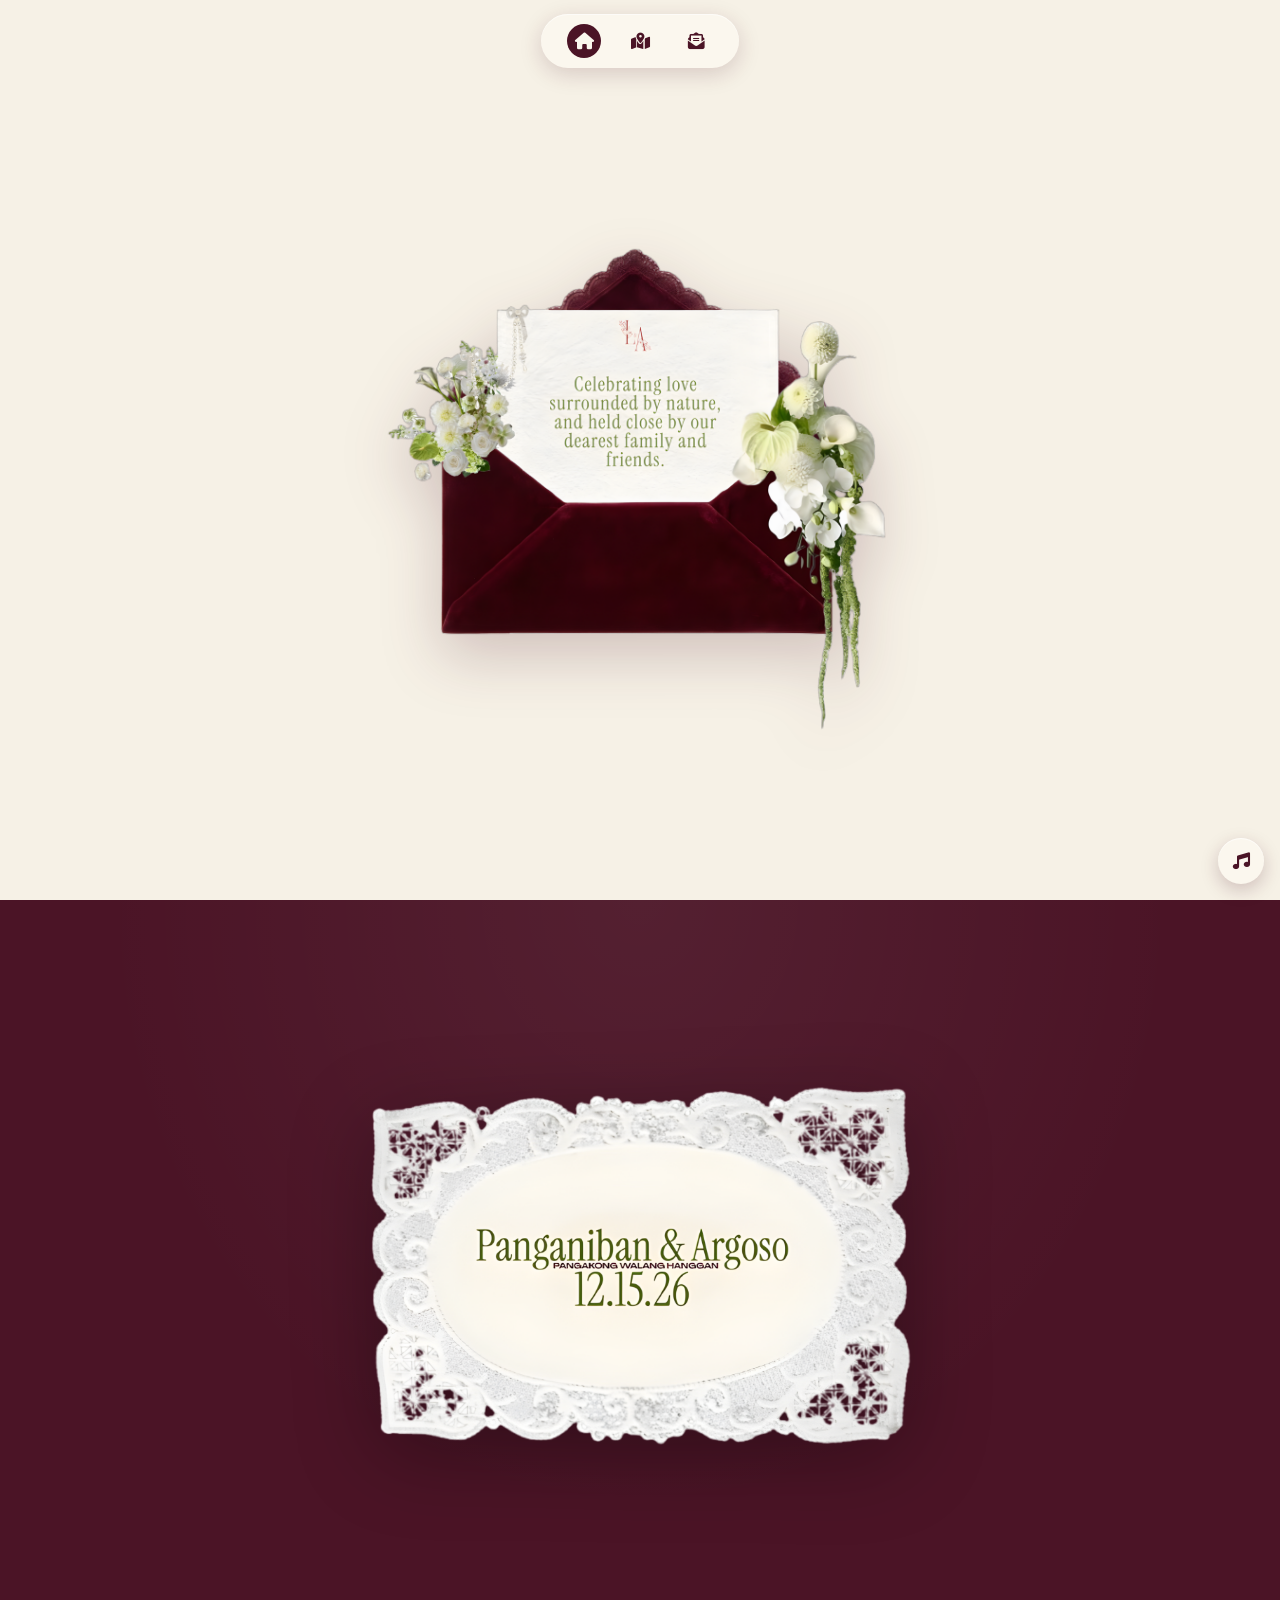
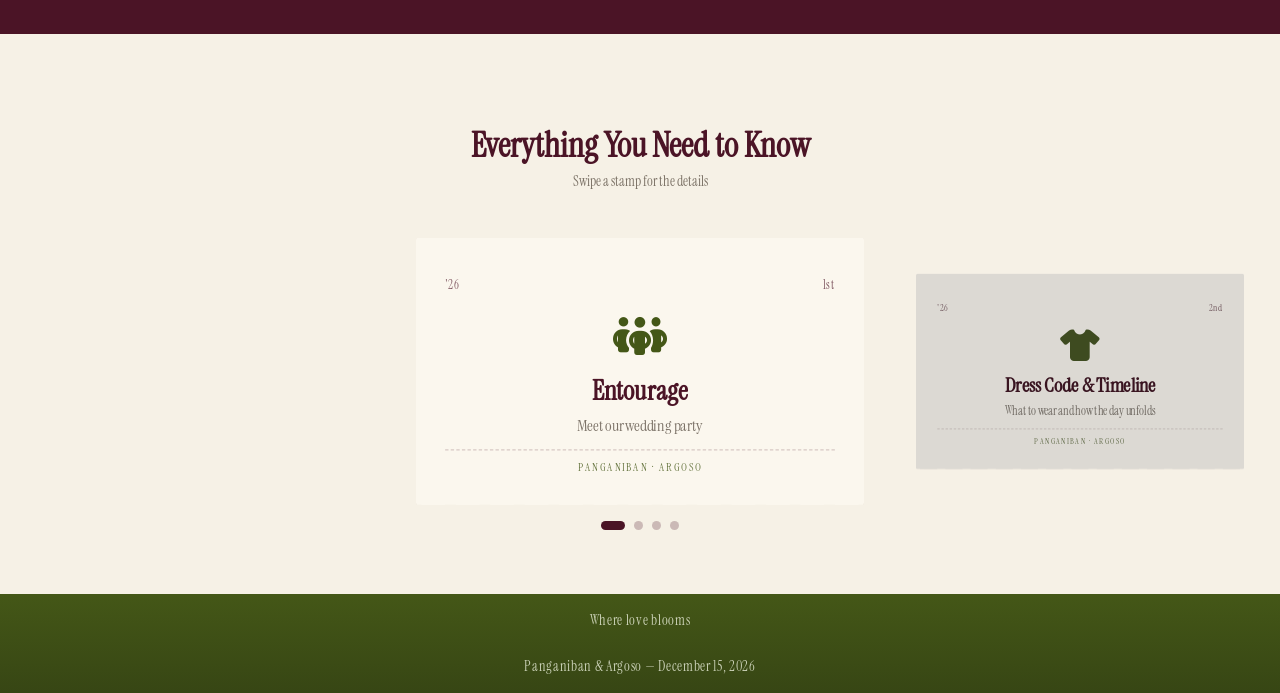
==== commit 7b724524: "Update RSVP form to rename notes field to dietary restrictions" ====
--- a/index.html
+++ b/index.html
@@ -290,8 +290,8 @@
                 </div>
 
                 <div>
-                    <label for="notes">Dietary restrictions</label>
-                    <textarea id="notes" name="notes" rows="3"></textarea>
+                    <label for="dietaryRestrictions">Dietary restrictions</label>
+                    <textarea id="dietaryRestrictions" name="dietaryRestrictions" rows="3"></textarea>
                 </div>
 
                 <button type="submit" class="rsvp-submit">Send RSVP</button>
--- a/style.css
+++ b/style.css
@@ -18,6 +18,42 @@
   box-sizing:inherit;
 }
 
+/* ---------- custom scrollbars (Webkit + Firefox), site-wide ---------- */
+* {
+  scrollbar-width:thin;
+  scrollbar-color:var(--wine) var(--paper);
+}
+
+::-webkit-scrollbar{
+  width:10px;
+  height:10px;
+}
+::-webkit-scrollbar-track{
+  background:var(--paper);
+}
+::-webkit-scrollbar-thumb{
+  background-color:var(--wine);
+  border-radius:999px;
+  border:2px solid var(--paper);
+}
+::-webkit-scrollbar-thumb:hover{
+  background-color:var(--wine-deep);
+}
+::-webkit-scrollbar-corner{
+  background:var(--paper);
+}
+
+/* modal cards get a slightly lighter thumb since their own background is cream, not paper */
+.modal-card{
+  scrollbar-color:var(--wine) var(--cream);
+}
+.modal-card::-webkit-scrollbar-track{
+  background:var(--cream);
+}
+.modal-card::-webkit-scrollbar-thumb{
+  border-color:var(--cream);
+}
+
 html{
   scroll-behavior:smooth; 
   scroll-padding-top:env(safe-area-inset-top,0px);
@@ -43,12 +79,22 @@
   font-family:'Instrument Serif', serif;
   color:var(--ink);
   background-color:var(--paper);
-  background-image:url("./assets/embossed-background.png");
-  background-repeat: no-repeat;
-  background-size: cover;
-  background-attachment:fixed;
   -webkit-font-smoothing:antialiased;
   overflow-x:hidden;
+  position:relative; /* establishes containing context, not strictly required with body::before fixed */
+}
+
+body::before{
+  content:'';
+  position:fixed;
+  inset:0;
+  z-index:-1;
+  background-image:url("./assets/embossed-background.png");
+  background-repeat:no-repeat;
+  background-size:cover;
+  background-position:center;
+  opacity:0.5; /* <- adjust this number (0 to 1) to control how visible the texture is */
+  pointer-events:none;
 }
 
 img{
@@ -600,8 +646,10 @@
 
 .dress-swatches{ 
   display:flex; 
-  flex-wrap:wrap;
-  gap:16px 14px; 
+  flex-wrap:nowrap;
+  justify-content:center;
+  align-items:flex-start;
+  gap:clamp(6px, 2.4vw, 14px); 
   margin:6px 0 20px; 
 }
 
@@ -609,24 +657,28 @@
   display:flex;
   flex-direction:column;
   align-items:center;
-  gap:6px;
-  width:64px;
+  gap:5px;
+  flex:0 1 auto;
+  min-width:0;
+  width:clamp(46px, 15vw, 64px);
 }
 
 .swatch{ 
-  width:36px; 
-  height:36px; 
+  width:clamp(26px, 8vw, 36px); 
+  height:clamp(26px, 8vw, 36px); 
   border-radius:50%; 
   box-shadow:0 0 0 2px var(--cream), 0 0 0 3px rgba(75,20,38,.2); 
+  flex-shrink:0;
 }
 
 .swatch-name{
-  font-family:Georgia, serif;
-  font-size:.66rem;
-  line-height:1.25;
+  font-family:'Instrument Serif', serif;
+  font-size:clamp(.56rem, 2vw, .66rem);
+  line-height:1.2;
   color:var(--ink);
   opacity:.75;
   text-align:center;
+  word-break:break-word;
 }
 
 .modal-img{
